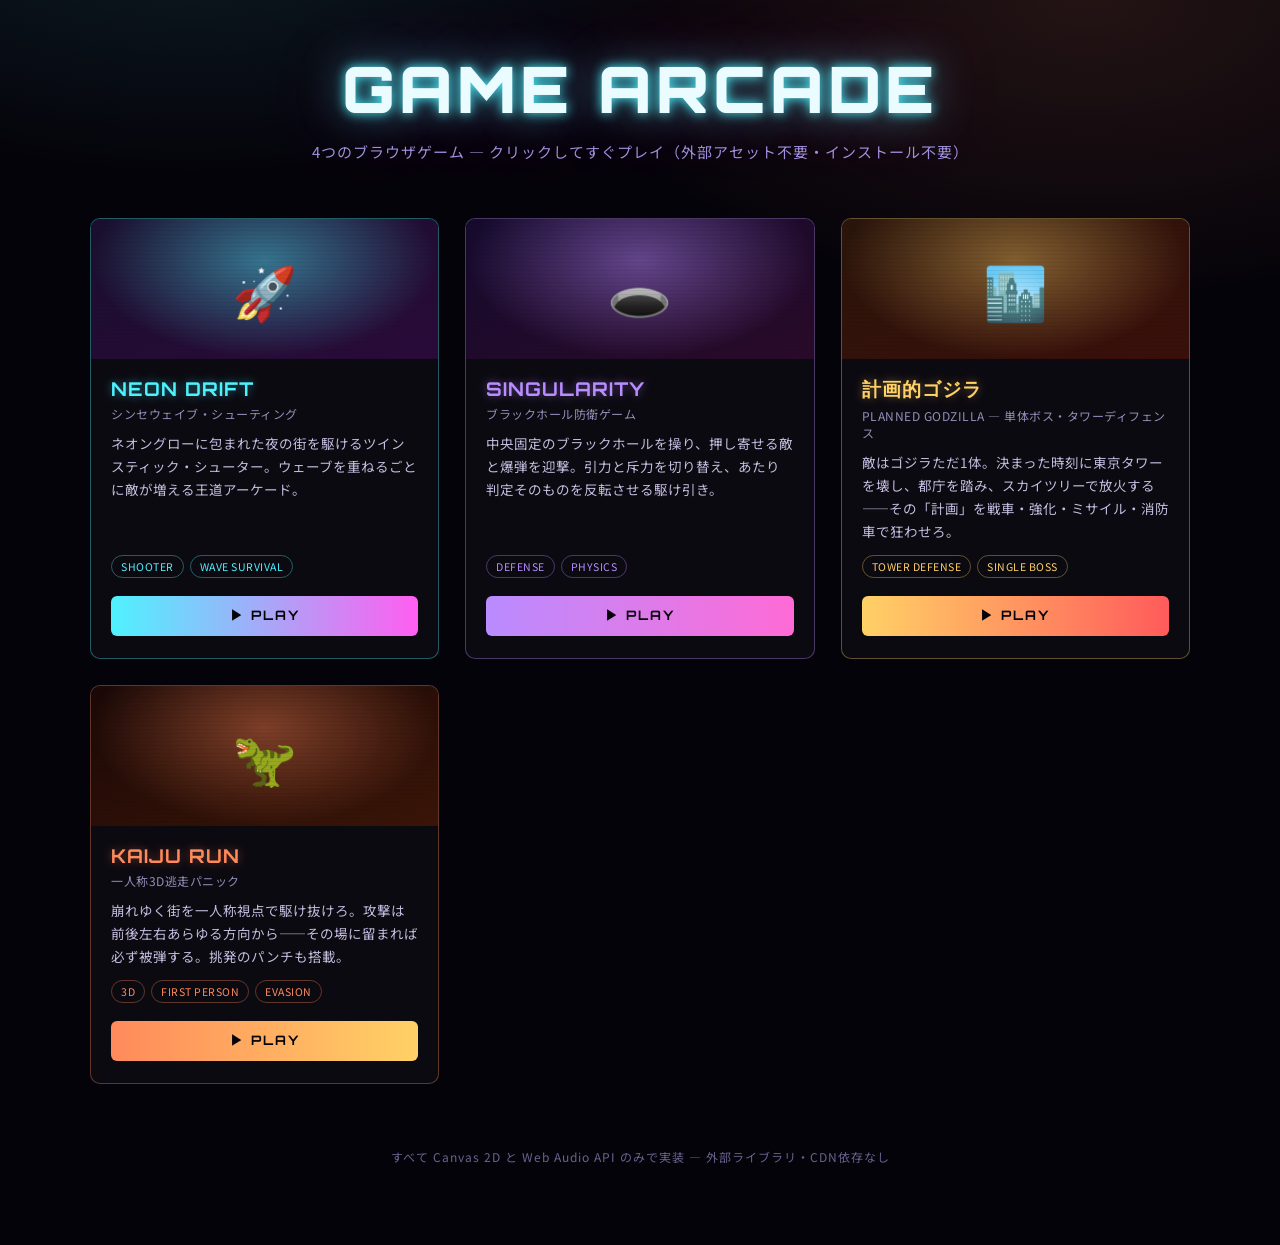
==== index.html @ 4097a1c2 "Add a portal page linking all four games A single self-contained index.html at the repo root (no ext" ====
<!DOCTYPE html>
<html lang="ja">
<head>
<meta charset="UTF-8">
<meta name="viewport" content="width=device-width, initial-scale=1.0, viewport-fit=cover">
<title>GAME ARCADE</title>
<style>
  @import url('https://fonts.googleapis.com/css2?family=Orbitron:wght@500;700;900&family=Noto+Sans+JP:wght@500;700&display=swap');

  * { margin: 0; padding: 0; box-sizing: border-box; }

  html, body {
    width: 100%;
    min-height: 100%;
    background: #05030a;
    font-family: 'Noto Sans JP', sans-serif;
    color: #f0eaff;
  }

  body {
    padding: 48px 24px 80px;
    background:
      radial-gradient(ellipse 900px 500px at 15% -10%, rgba(78,242,255,0.12), transparent 60%),
      radial-gradient(ellipse 900px 500px at 85% 0%, rgba(255,138,91,0.12), transparent 60%),
      #05030a;
  }

  header {
    text-align: center;
    margin-bottom: 56px;
  }

  h1 {
    font-family: 'Orbitron', sans-serif;
    font-weight: 900;
    font-size: clamp(36px, 7vw, 64px);
    letter-spacing: 4px;
    color: #eafcff;
    text-shadow: 0 0 12px #4ef2ff, 0 0 40px rgba(78,242,255,0.5), 0 0 80px rgba(255,91,214,0.3);
  }

  header p {
    margin-top: 12px;
    color: #b9a8ff;
    font-size: 15px;
    letter-spacing: 1px;
    opacity: 0.85;
  }

  .grid {
    max-width: 1100px;
    margin: 0 auto;
    display: grid;
    grid-template-columns: repeat(auto-fit, minmax(260px, 1fr));
    gap: 26px;
  }

  .card {
    position: relative;
    display: flex;
    flex-direction: column;
    border-radius: 10px;
    overflow: hidden;
    background: rgba(255,255,255,0.03);
    border: 1px solid var(--accent-dim);
    box-shadow: 0 0 0 rgba(0,0,0,0);
    transition: transform 0.2s ease, box-shadow 0.2s ease, border-color 0.2s ease;
  }

  .card:hover {
    transform: translateY(-6px);
    border-color: var(--accent);
    box-shadow: 0 12px 40px rgba(0,0,0,0.5), 0 0 30px var(--accent-glow);
  }

  .card-art {
    height: 140px;
    display: flex;
    align-items: center;
    justify-content: center;
    font-size: 52px;
    background:
      radial-gradient(ellipse at 50% 30%, var(--accent-glow), transparent 70%),
      linear-gradient(160deg, var(--art-a), var(--art-b));
    position: relative;
  }

  .card-art::after {
    content: '';
    position: absolute;
    inset: 0;
    background: repeating-linear-gradient(180deg, rgba(0,0,0,0) 0px, rgba(0,0,0,0) 3px, rgba(0,0,0,0.12) 4px);
    pointer-events: none;
  }

  .card-body {
    padding: 18px 20px 22px;
    display: flex;
    flex-direction: column;
    flex: 1;
    gap: 10px;
  }

  .card-title {
    font-family: 'Orbitron', sans-serif;
    font-weight: 700;
    font-size: 19px;
    letter-spacing: 1px;
    color: var(--accent);
    text-shadow: 0 0 10px var(--accent-glow);
  }

  .card-jp {
    font-size: 12px;
    color: #cfc6ff;
    opacity: 0.7;
    letter-spacing: 0.5px;
    margin-top: -6px;
  }

  .card-desc {
    font-size: 13.5px;
    line-height: 1.7;
    color: #d8d0f5;
    opacity: 0.9;
    flex: 1;
  }

  .card-tags {
    display: flex;
    flex-wrap: wrap;
    gap: 6px;
    margin: 2px 0 4px;
  }

  .tag {
    font-size: 10.5px;
    padding: 3px 9px;
    border-radius: 20px;
    border: 1px solid var(--accent-dim);
    color: var(--accent);
    letter-spacing: 0.5px;
  }

  .play-btn {
    display: inline-flex;
    align-items: center;
    justify-content: center;
    gap: 8px;
    margin-top: 4px;
    padding: 11px 0;
    font-family: 'Orbitron', sans-serif;
    font-size: 13px;
    letter-spacing: 2px;
    color: #05030a;
    background: linear-gradient(90deg, var(--accent), var(--accent2));
    border: none;
    border-radius: 6px;
    text-decoration: none;
    font-weight: 700;
    transition: filter 0.15s ease;
  }

  .play-btn:hover { filter: brightness(1.15); }

  footer {
    text-align: center;
    margin-top: 64px;
    color: #6a628f;
    font-size: 12px;
    letter-spacing: 1px;
  }

  footer a { color: #9d8fff; }
</style>
</head>
<body>

  <header>
    <h1>GAME ARCADE</h1>
    <p>4つのブラウザゲーム — クリックしてすぐプレイ（外部アセット不要・インストール不要）</p>
  </header>

  <div class="grid">

    <a class="card" href="neon-drift/index.html" style="text-decoration:none; --accent:#4ef2ff; --accent2:#ff5ef0; --accent-dim:rgba(78,242,255,0.35); --accent-glow:rgba(78,242,255,0.45); --art-a:#1a0f2e; --art-b:#2a0a3a;">
      <div class="card-art">🚀</div>
      <div class="card-body">
        <div class="card-title">NEON DRIFT</div>
        <div class="card-jp">シンセウェイブ・シューティング</div>
        <div class="card-desc">ネオングローに包まれた夜の街を駆けるツインスティック・シューター。ウェーブを重ねるごとに敵が増える王道アーケード。</div>
        <div class="card-tags"><span class="tag">SHOOTER</span><span class="tag">WAVE SURVIVAL</span></div>
        <span class="play-btn">▶ PLAY</span>
      </div>
    </a>

    <a class="card" href="singularity/index.html" style="text-decoration:none; --accent:#b98cff; --accent2:#ff6bd6; --accent-dim:rgba(185,140,255,0.35); --accent-glow:rgba(185,140,255,0.45); --art-a:#150a2e; --art-b:#2a0a2a;">
      <div class="card-art">🕳️</div>
      <div class="card-body">
        <div class="card-title">SINGULARITY</div>
        <div class="card-jp">ブラックホール防衛ゲーム</div>
        <div class="card-desc">中央固定のブラックホールを操り、押し寄せる敵と爆弾を迎撃。引力と斥力を切り替え、あたり判定そのものを反転させる駆け引き。</div>
        <div class="card-tags"><span class="tag">DEFENSE</span><span class="tag">PHYSICS</span></div>
        <span class="play-btn">▶ PLAY</span>
      </div>
    </a>

    <a class="card" href="planned-godzilla/index.html" style="text-decoration:none; --accent:#ffd166; --accent2:#ff5b5b; --accent-dim:rgba(255,209,102,0.35); --accent-glow:rgba(255,209,102,0.4); --art-a:#2a150a; --art-b:#3a0f0a;">
      <div class="card-art">🏙️</div>
      <div class="card-body">
        <div class="card-title">計画的ゴジラ</div>
        <div class="card-jp">PLANNED GODZILLA — 単体ボス・タワーディフェンス</div>
        <div class="card-desc">敵はゴジラただ1体。決まった時刻に東京タワーを壊し、都庁を踏み、スカイツリーで放火する——その「計画」を戦車・強化・ミサイル・消防車で狂わせろ。</div>
        <div class="card-tags"><span class="tag">TOWER DEFENSE</span><span class="tag">SINGLE BOSS</span></div>
        <span class="play-btn">▶ PLAY</span>
      </div>
    </a>

    <a class="card" href="godzilla-escape-3d/index.html" style="text-decoration:none; --accent:#ff8a5b; --accent2:#ffd166; --accent-dim:rgba(255,138,91,0.35); --accent-glow:rgba(255,138,91,0.4); --art-a:#1a0806; --art-b:#3a1508;">
      <div class="card-art">🦖</div>
      <div class="card-body">
        <div class="card-title">KAIJU RUN</div>
        <div class="card-jp">一人称3D逃走パニック</div>
        <div class="card-desc">崩れゆく街を一人称視点で駆け抜けろ。攻撃は前後左右あらゆる方向から——その場に留まれば必ず被弾する。挑発のパンチも搭載。</div>
        <div class="card-tags"><span class="tag">3D</span><span class="tag">FIRST PERSON</span><span class="tag">EVASION</span></div>
        <span class="play-btn">▶ PLAY</span>
      </div>
    </a>

  </div>

  <footer>
    すべて Canvas 2D と Web Audio API のみで実装 — 外部ライブラリ・CDN依存なし
  </footer>

</body>
</html>
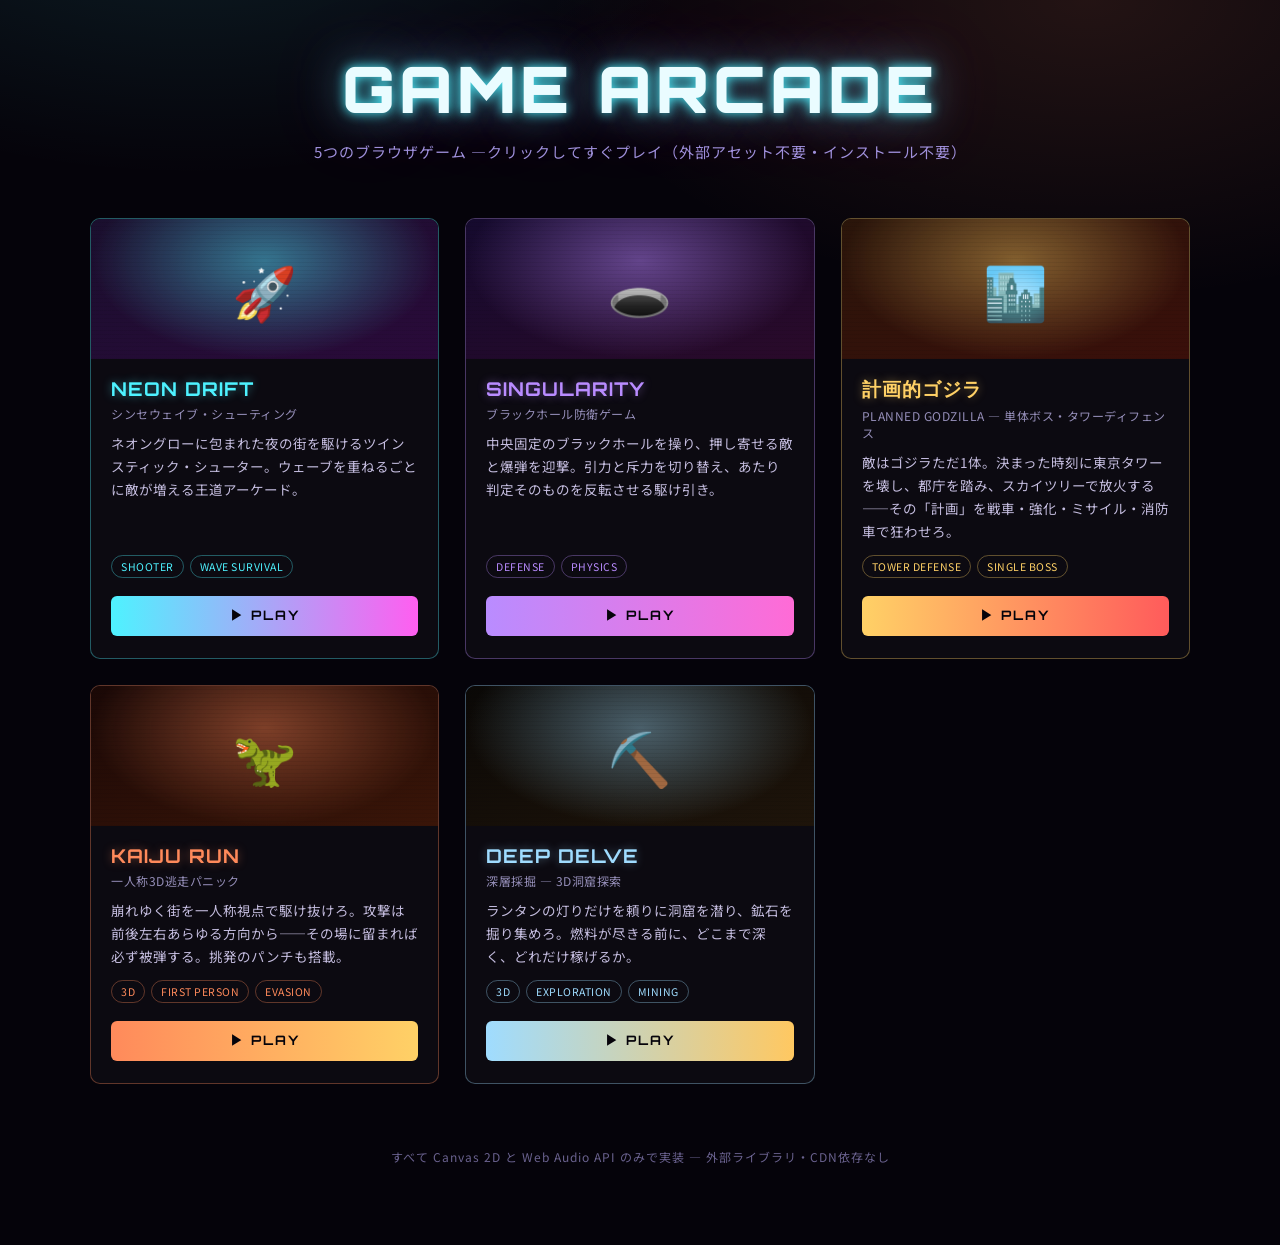
==== commit d33be708: "Add DEEP DELVE: first-person 3D cave mining game A raycasting cave explorer built on plain Canvas 2D" ====
--- a/index.html
+++ b/index.html
@@ -178,7 +178,7 @@
 
   <header>
     <h1>GAME ARCADE</h1>
-    <p>4つのブラウザゲーム — クリックしてすぐプレイ（外部アセット不要・インストール不要）</p>
+    <p>5つのブラウザゲーム —クリックしてすぐプレイ（外部アセット不要・インストール不要）</p>
   </header>
 
   <div class="grid">
@@ -227,6 +227,17 @@
       </div>
     </a>
 
+    <a class="card" href="deep-delve/index.html" style="text-decoration:none; --accent:#9fdcff; --accent2:#ffc861; --accent-dim:rgba(159,220,255,0.35); --accent-glow:rgba(159,220,255,0.4); --art-a:#0a0806; --art-b:#1e140a;">
+      <div class="card-art">⛏️</div>
+      <div class="card-body">
+        <div class="card-title">DEEP DELVE</div>
+        <div class="card-jp">深層採掘 — 3D洞窟探索</div>
+        <div class="card-desc">ランタンの灯りだけを頼りに洞窟を潜り、鉱石を掘り集めろ。燃料が尽きる前に、どこまで深く、どれだけ稼げるか。</div>
+        <div class="card-tags"><span class="tag">3D</span><span class="tag">EXPLORATION</span><span class="tag">MINING</span></div>
+        <span class="play-btn">▶ PLAY</span>
+      </div>
+    </a>
+
   </div>
 
   <footer>
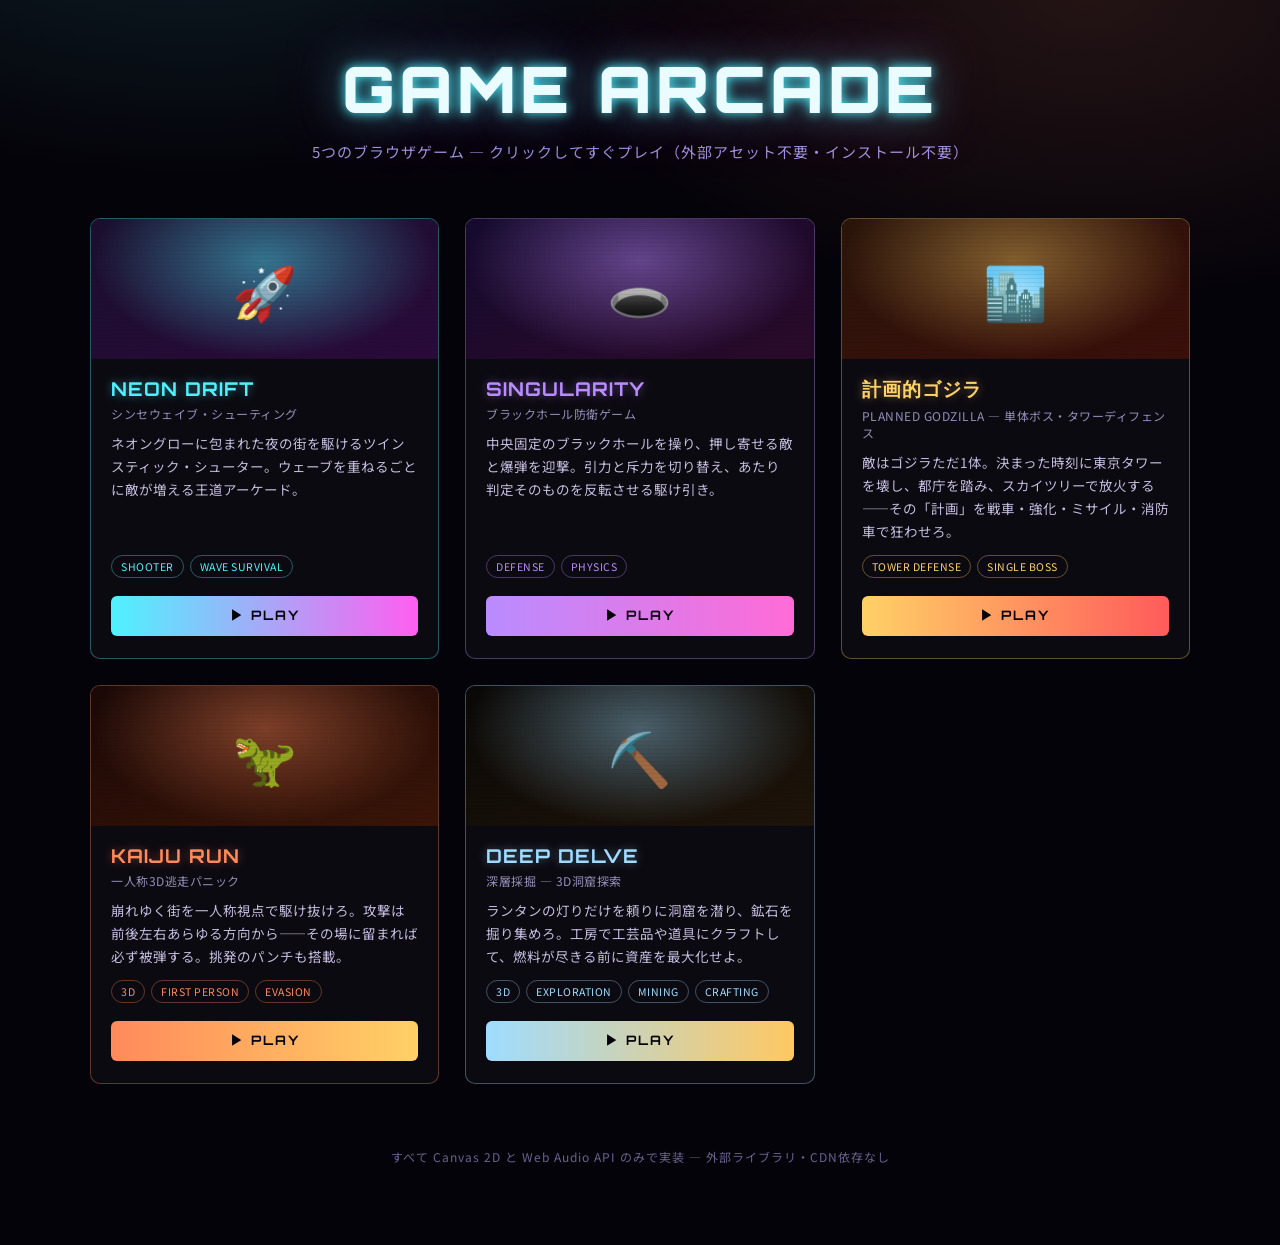
==== commit ad670919: "Add crafting to DEEP DELVE and score by total assets Mined ore can now be processed in a portable wo" ====
--- a/index.html
+++ b/index.html
@@ -178,7 +178,7 @@
 
   <header>
     <h1>GAME ARCADE</h1>
-    <p>5つのブラウザゲーム —クリックしてすぐプレイ（外部アセット不要・インストール不要）</p>
+    <p>5つのブラウザゲーム — クリックしてすぐプレイ（外部アセット不要・インストール不要）</p>
   </header>
 
   <div class="grid">
@@ -232,8 +232,8 @@
       <div class="card-body">
         <div class="card-title">DEEP DELVE</div>
         <div class="card-jp">深層採掘 — 3D洞窟探索</div>
-        <div class="card-desc">ランタンの灯りだけを頼りに洞窟を潜り、鉱石を掘り集めろ。燃料が尽きる前に、どこまで深く、どれだけ稼げるか。</div>
-        <div class="card-tags"><span class="tag">3D</span><span class="tag">EXPLORATION</span><span class="tag">MINING</span></div>
+        <div class="card-desc">ランタンの灯りだけを頼りに洞窟を潜り、鉱石を掘り集めろ。工房で工芸品や道具にクラフトして、燃料が尽きる前に資産を最大化せよ。</div>
+        <div class="card-tags"><span class="tag">3D</span><span class="tag">EXPLORATION</span><span class="tag">MINING</span><span class="tag">CRAFTING</span></div>
         <span class="play-btn">▶ PLAY</span>
       </div>
     </a>
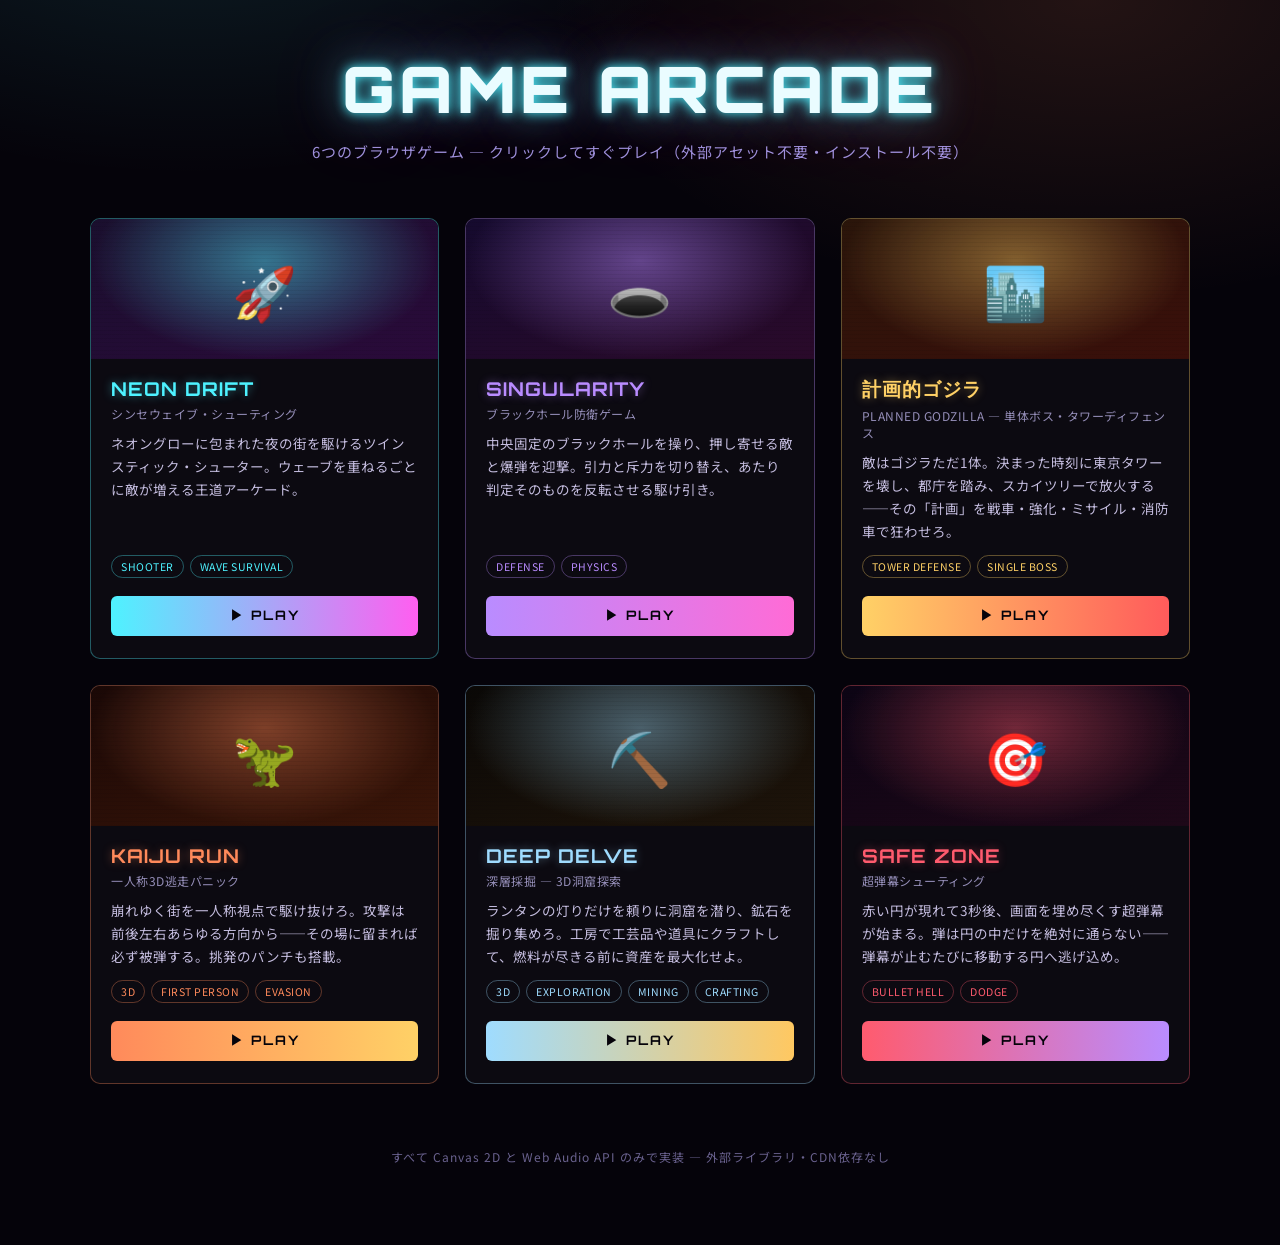
==== commit 65a4b7c4: "Add SAFE ZONE: bullet hell with a guaranteed-safe red circle Each round a red circle appears, and 3 " ====
--- a/index.html
+++ b/index.html
@@ -178,7 +178,7 @@
 
   <header>
     <h1>GAME ARCADE</h1>
-    <p>5つのブラウザゲーム — クリックしてすぐプレイ（外部アセット不要・インストール不要）</p>
+    <p>6つのブラウザゲーム — クリックしてすぐプレイ（外部アセット不要・インストール不要）</p>
   </header>
 
   <div class="grid">
@@ -238,6 +238,17 @@
       </div>
     </a>
 
+    <a class="card" href="safe-zone/index.html" style="text-decoration:none; --accent:#ff5b6e; --accent2:#b98cff; --accent-dim:rgba(255,91,110,0.35); --accent-glow:rgba(255,91,110,0.4); --art-a:#0c0414; --art-b:#1e0818;">
+      <div class="card-art">🎯</div>
+      <div class="card-body">
+        <div class="card-title">SAFE ZONE</div>
+        <div class="card-jp">超弾幕シューティング</div>
+        <div class="card-desc">赤い円が現れて3秒後、画面を埋め尽くす超弾幕が始まる。弾は円の中だけを絶対に通らない——弾幕が止むたびに移動する円へ逃げ込め。</div>
+        <div class="card-tags"><span class="tag">BULLET HELL</span><span class="tag">DODGE</span></div>
+        <span class="play-btn">▶ PLAY</span>
+      </div>
+    </a>
+
   </div>
 
   <footer>
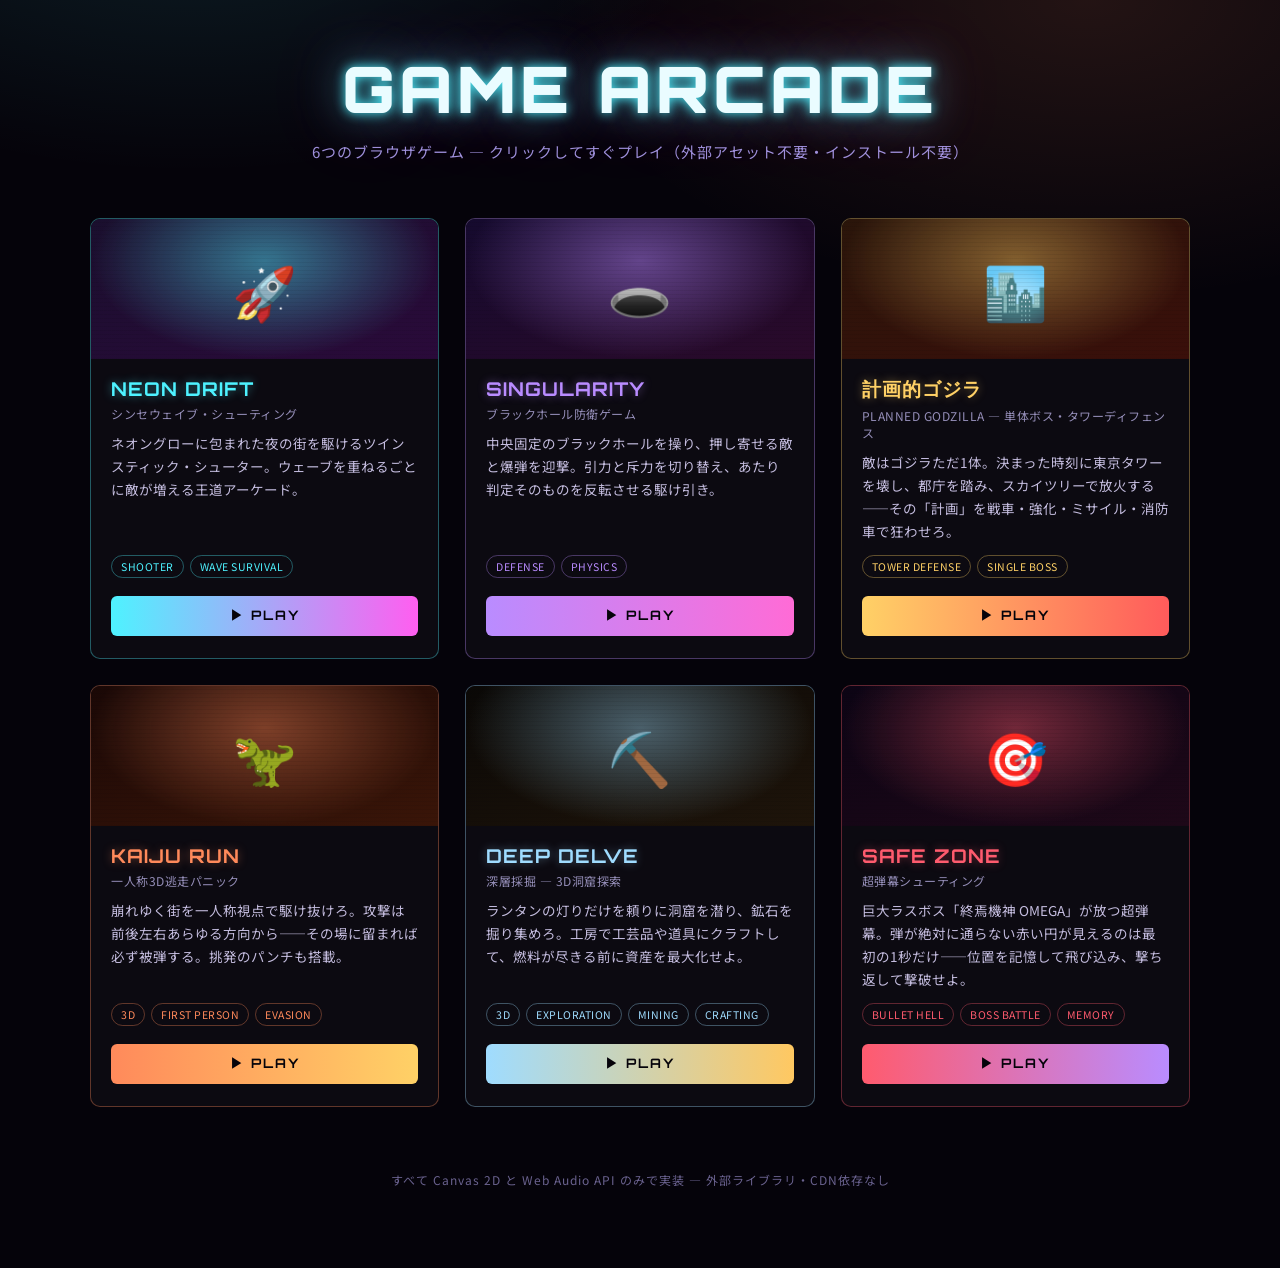
==== commit 3607248a: "SAFE ZONE: add last boss OMEGA and hide the safe zone before each barrage - Giant boss (wings, tenta" ====
--- a/index.html
+++ b/index.html
@@ -243,8 +243,8 @@
       <div class="card-body">
         <div class="card-title">SAFE ZONE</div>
         <div class="card-jp">超弾幕シューティング</div>
-        <div class="card-desc">赤い円が現れて3秒後、画面を埋め尽くす超弾幕が始まる。弾は円の中だけを絶対に通らない——弾幕が止むたびに移動する円へ逃げ込め。</div>
-        <div class="card-tags"><span class="tag">BULLET HELL</span><span class="tag">DODGE</span></div>
+        <div class="card-desc">巨大ラスボス「終焉機神 OMEGA」が放つ超弾幕。弾が絶対に通らない赤い円が見えるのは最初の1秒だけ——位置を記憶して飛び込み、撃ち返して撃破せよ。</div>
+        <div class="card-tags"><span class="tag">BULLET HELL</span><span class="tag">BOSS BATTLE</span><span class="tag">MEMORY</span></div>
         <span class="play-btn">▶ PLAY</span>
       </div>
     </a>
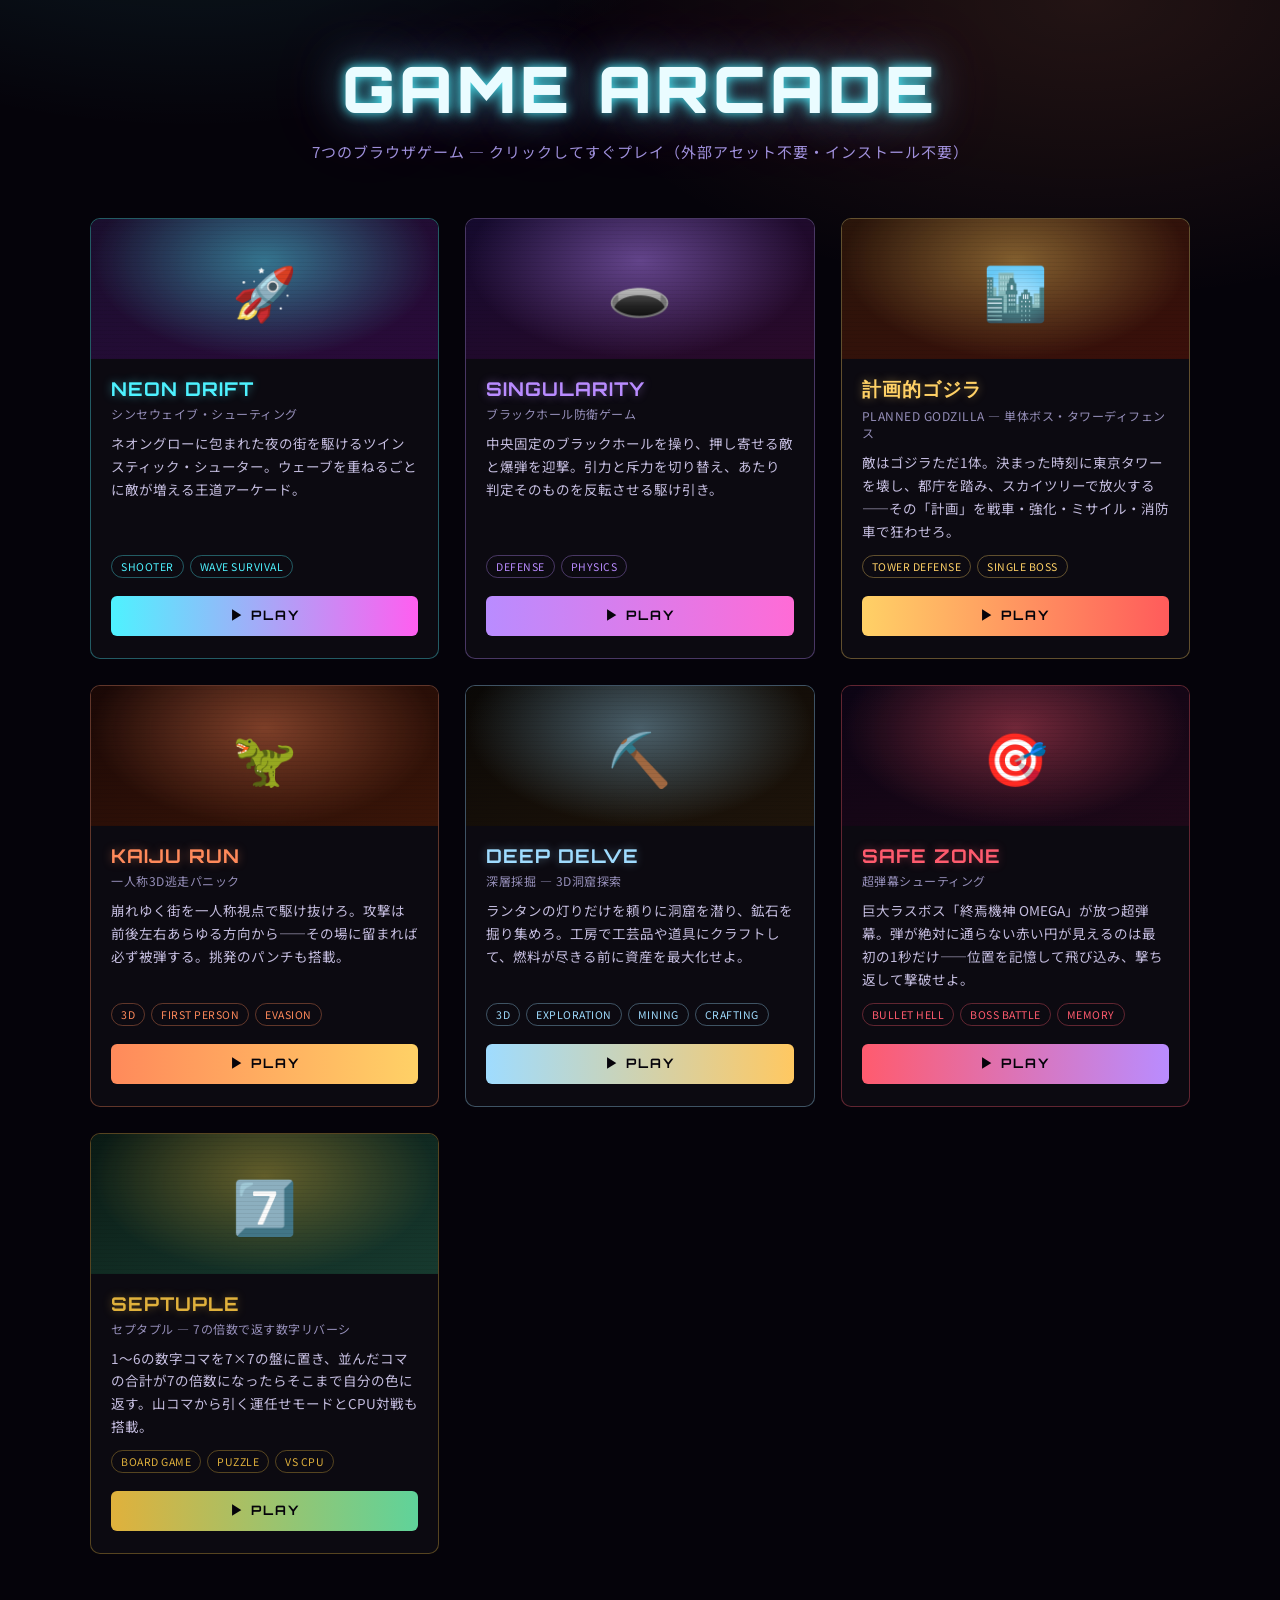
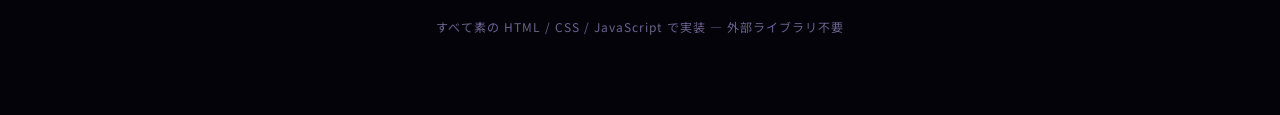
==== commit cc3220d8: "Add SEPTUPLE: number reversi that flips on multiples of 7 A 7x7 two-player board game (with an optio" ====
--- a/index.html
+++ b/index.html
@@ -178,7 +178,7 @@
 
   <header>
     <h1>GAME ARCADE</h1>
-    <p>6つのブラウザゲーム — クリックしてすぐプレイ（外部アセット不要・インストール不要）</p>
+    <p>7つのブラウザゲーム — クリックしてすぐプレイ（外部アセット不要・インストール不要）</p>
   </header>
 
   <div class="grid">
@@ -249,10 +249,21 @@
       </div>
     </a>
 
+    <a class="card" href="septuple/index.html" style="text-decoration:none; --accent:#e0b13c; --accent2:#5fd39a; --accent-dim:rgba(224,177,60,0.35); --accent-glow:rgba(224,177,60,0.4); --art-a:#0a1a14; --art-b:#173a2f;">
+      <div class="card-art">7️⃣</div>
+      <div class="card-body">
+        <div class="card-title">SEPTUPLE</div>
+        <div class="card-jp">セプタプル — 7の倍数で返す数字リバーシ</div>
+        <div class="card-desc">1〜6の数字コマを7×7の盤に置き、並んだコマの合計が7の倍数になったらそこまで自分の色に返す。山コマから引く運任せモードとCPU対戦も搭載。</div>
+        <div class="card-tags"><span class="tag">BOARD GAME</span><span class="tag">PUZZLE</span><span class="tag">VS CPU</span></div>
+        <span class="play-btn">▶ PLAY</span>
+      </div>
+    </a>
+
   </div>
 
   <footer>
-    すべて Canvas 2D と Web Audio API のみで実装 — 外部ライブラリ・CDN依存なし
+    すべて素の HTML / CSS / JavaScript で実装 — 外部ライブラリ不要
   </footer>
 
 </body>
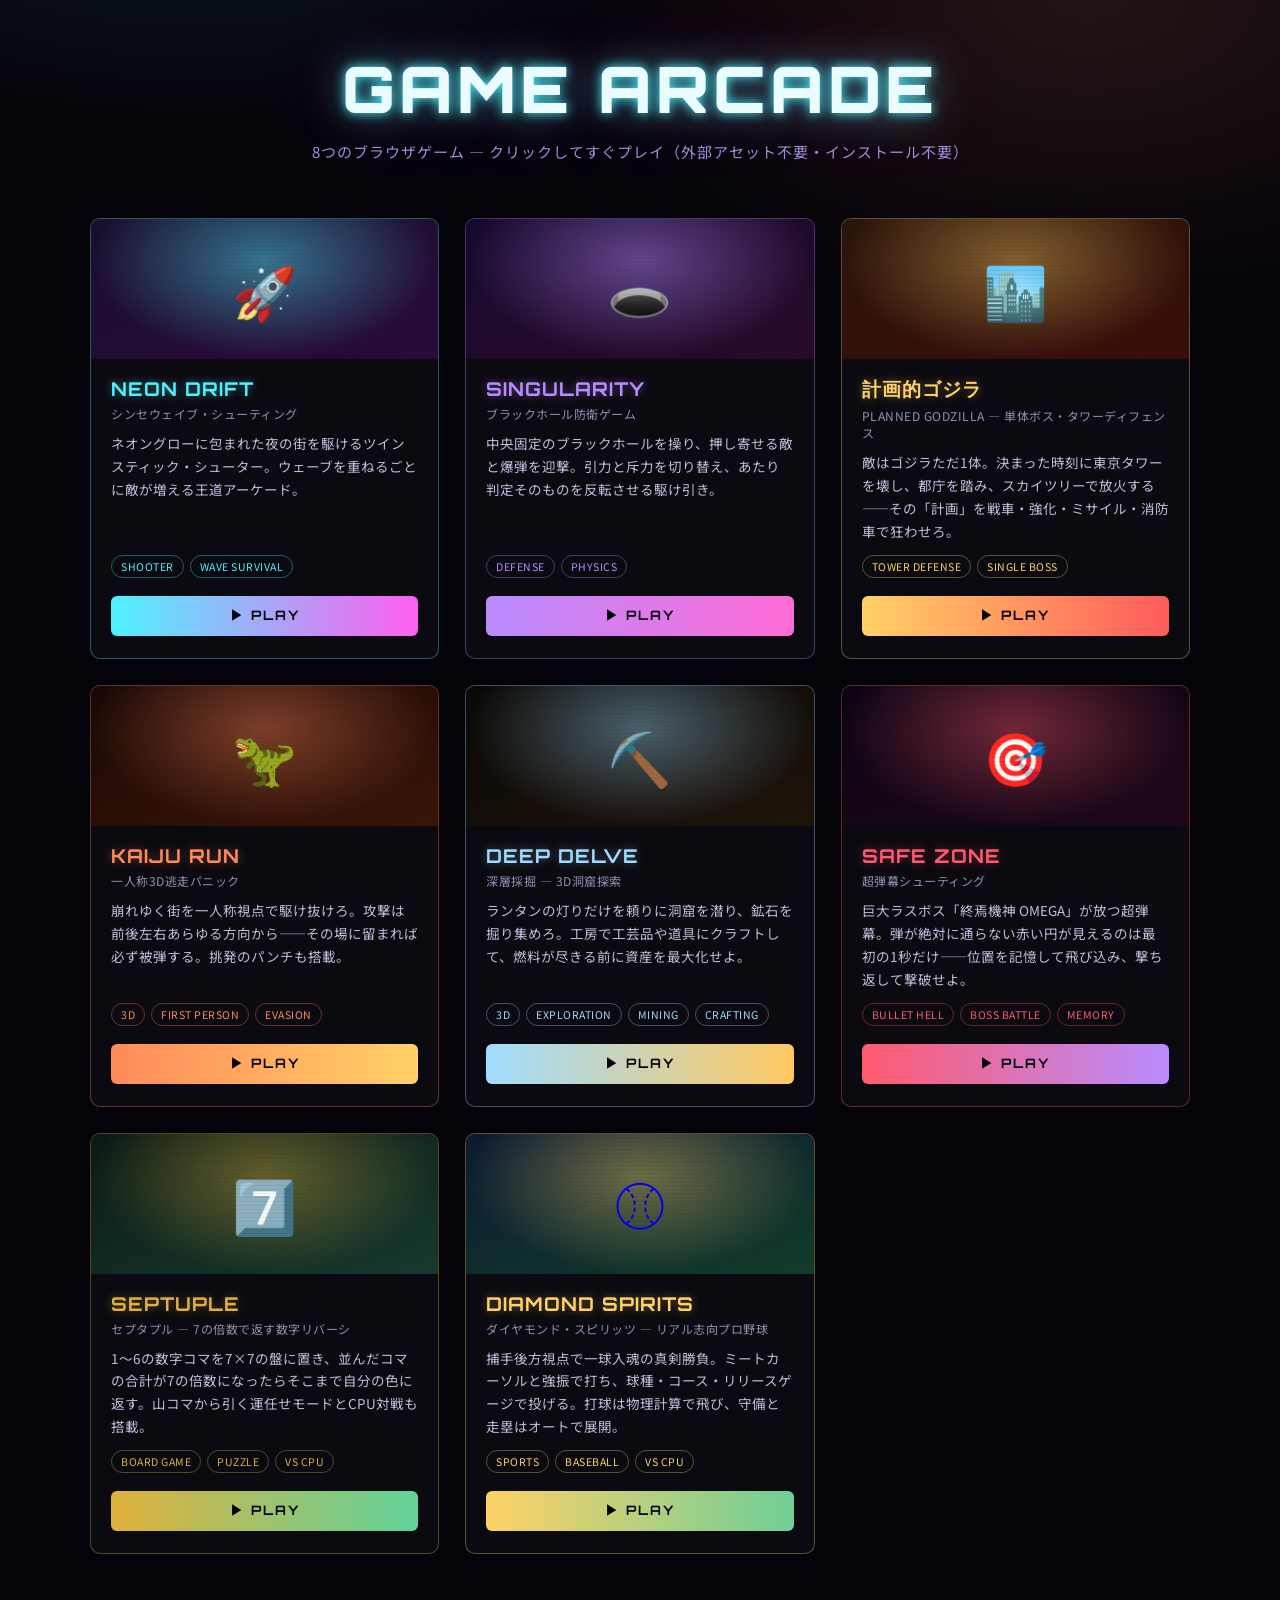
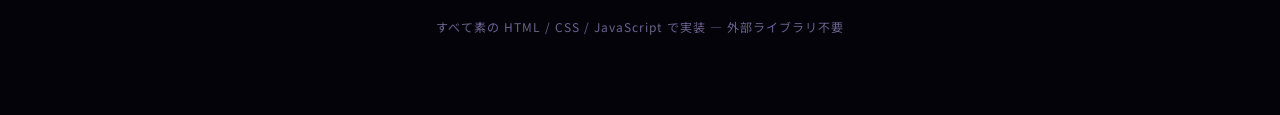
==== commit e6a801f0: "Add DIAMOND SPIRITS: realistic pro baseball game Catcher-view at-bat duels with a meet cursor, power" ====
--- a/index.html
+++ b/index.html
@@ -178,7 +178,7 @@
 
   <header>
     <h1>GAME ARCADE</h1>
-    <p>7つのブラウザゲーム — クリックしてすぐプレイ（外部アセット不要・インストール不要）</p>
+    <p>8つのブラウザゲーム — クリックしてすぐプレイ（外部アセット不要・インストール不要）</p>
   </header>
 
   <div class="grid">
@@ -260,6 +260,17 @@
       </div>
     </a>
 
+    <a class="card" href="diamond-spirits/index.html" style="text-decoration:none; --accent:#ffd166; --accent2:#6fcf97; --accent-dim:rgba(255,209,102,0.35); --accent-glow:rgba(255,209,102,0.4); --art-a:#0b1a33; --art-b:#123d2a;">
+      <div class="card-art">⚾</div>
+      <div class="card-body">
+        <div class="card-title">DIAMOND SPIRITS</div>
+        <div class="card-jp">ダイヤモンド・スピリッツ — リアル志向プロ野球</div>
+        <div class="card-desc">捕手後方視点で一球入魂の真剣勝負。ミートカーソルと強振で打ち、球種・コース・リリースゲージで投げる。打球は物理計算で飛び、守備と走塁はオートで展開。</div>
+        <div class="card-tags"><span class="tag">SPORTS</span><span class="tag">BASEBALL</span><span class="tag">VS CPU</span></div>
+        <span class="play-btn">▶ PLAY</span>
+      </div>
+    </a>
+
   </div>
 
   <footer>
